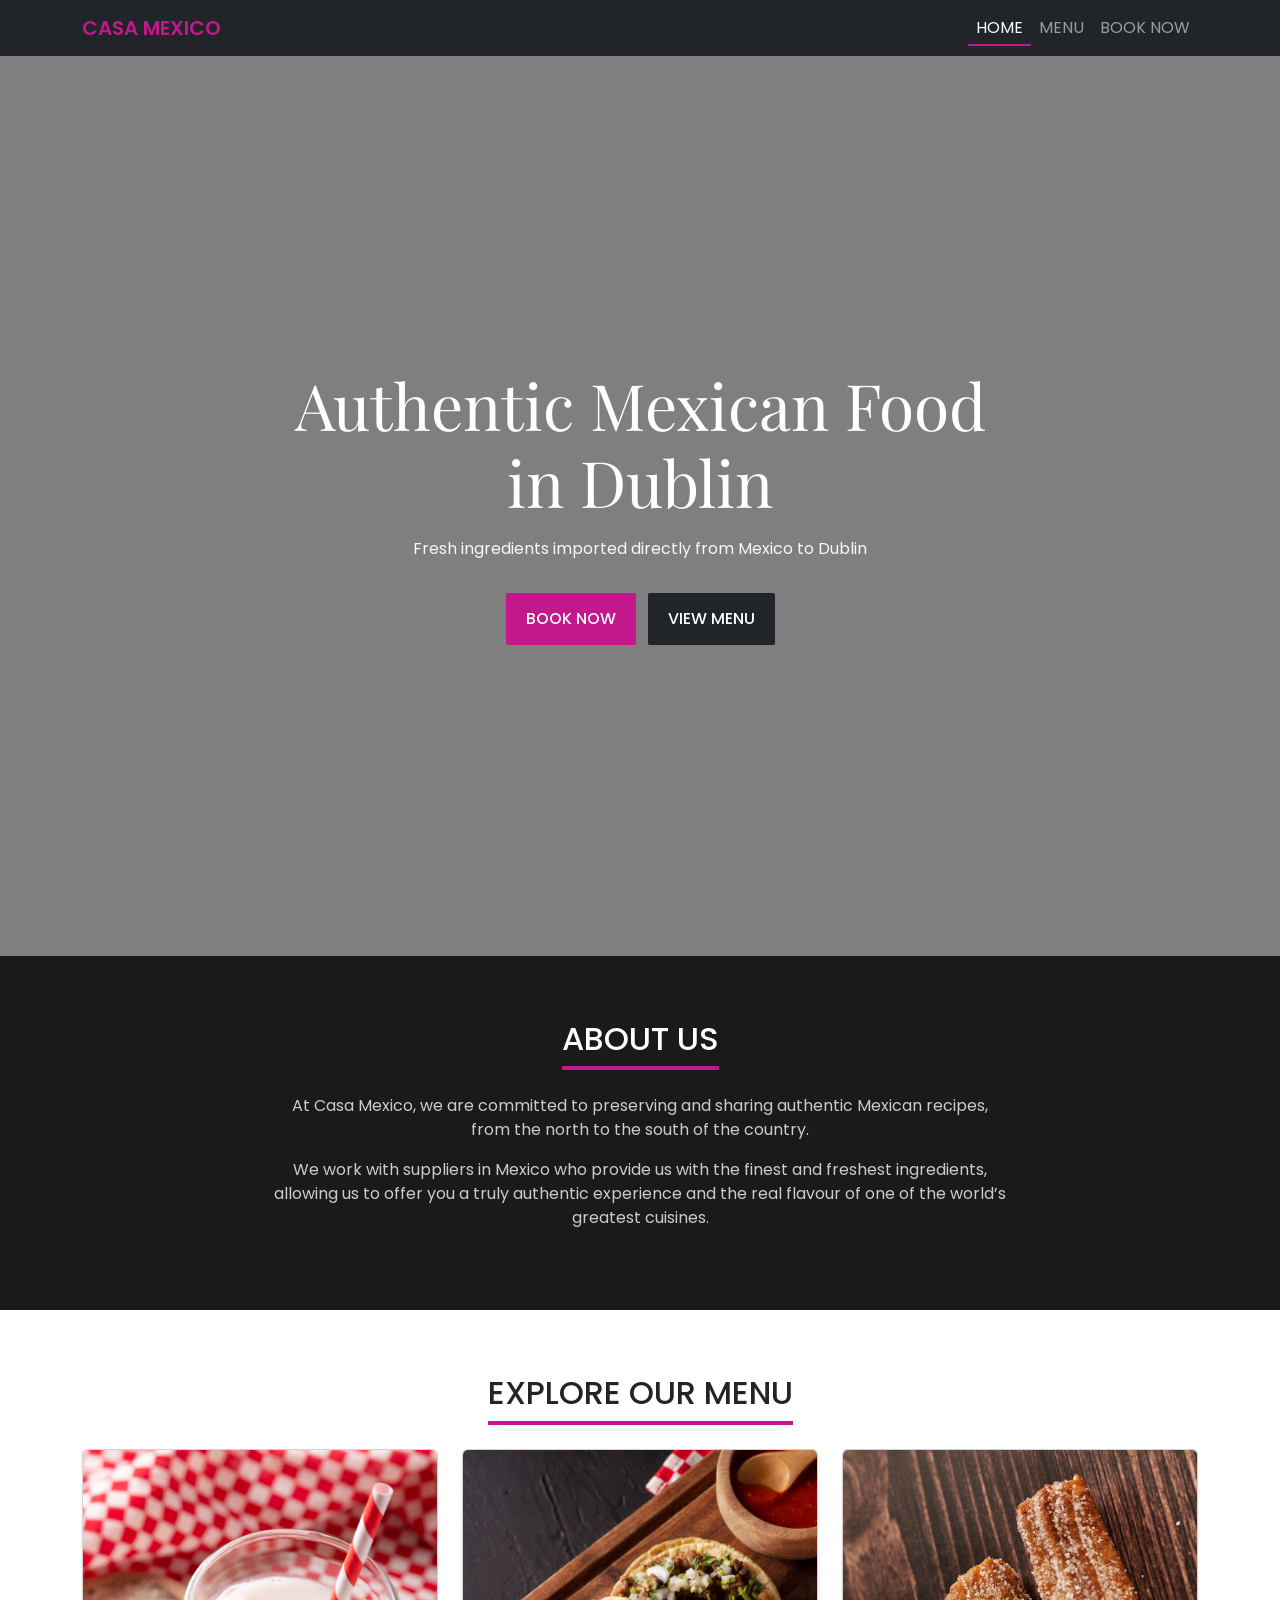
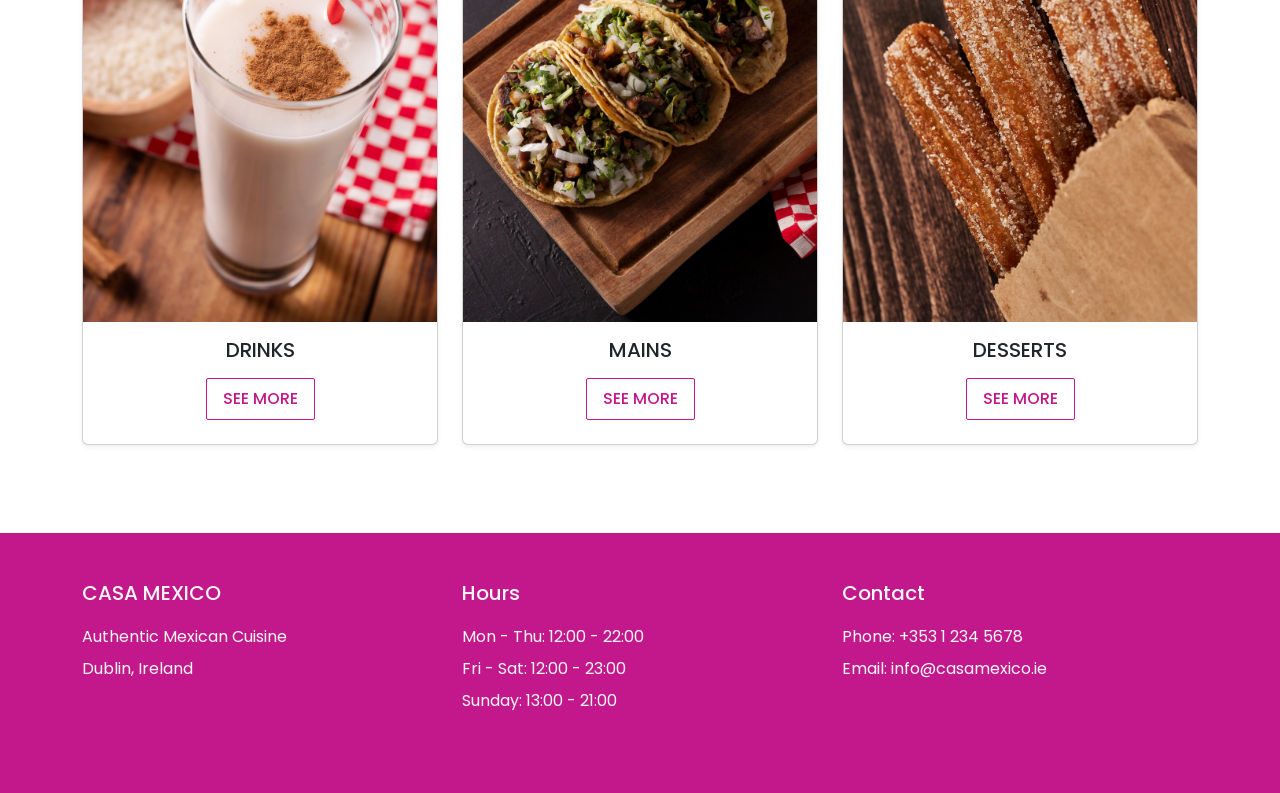
==== index.html @ 8a22b173 "Add files via upload" ====
<!DOCTYPE html>
<html lang="en">

<head>
	<meta charset="utf-8">
	<meta name="viewport" content="width=device-width, initial-scale=1">

	<title>Casa Mexico</title>

	<!-- Bootstrap CSS -->
 	<link rel="stylesheet" href="bootstrap/css/bootstrap.min.css">

 	<!-- Google Fonts -->
 	<link rel="preconnect" href="https://fonts.googleapis.com">
	<link rel="preconnect" href="https://fonts.gstatic.com" crossorigin>
	<link href="https://fonts.googleapis.com/css2?family=Playfair+Display:ital@1&family=Poppins:ital,wght@0,100;0,200;0,300;0,400;0,500;0,600;0,700;0,800;0,900;1,100;1,200;1,300;1,400;1,500;1,600;1,700;1,800;1,900&display=swap" rel="stylesheet">

	<!-- Bootstrap Icons -->
	<link rel="stylesheet" href="https://cdn.jsdelivr.net/npm/bootstrap-icons@1.11.3/font/bootstrap-icons.css">
	  
	<!-- External CSS -->
	<link rel="stylesheet" href="css/style.css">
</head>


<!-- Body -->
<body class="d-flex flex-column min-vh-100">
  <!-- NAVBAR -->
  <nav class="navbar navbar-expand-lg navbar-dark bg-dark">
    <div class="container">
      <a class="navbar-brand" href="index.html">CASA MEXICO</a>

      <button class="navbar-toggler" type="button" data-bs-toggle="collapse" data-bs-target="#mainNavbar">
        <span class="navbar-toggler-icon"></span>
      </button>

      <div class="collapse navbar-collapse" id="mainNavbar">
        <ul class="navbar-nav ms-auto">
          <li class="nav-item">
            <a class="nav-link active" href="index.html">HOME</a>
          </li>
          <li class="nav-item">
            <a class="nav-link" href="menu.html">MENU</a>
          </li>
          <li class="nav-item">
            <a class="nav-link" href="booking.html">BOOK NOW</a>
          </li>
        </ul>
      </div>
    </div>
  </nav>
  

  <!-- HERO -->
  <section class="hero d-flex align-items-center text-center">
  <div class="container">
    <div class="hero-text">
      <h1>Authentic Mexican Food<br>in Dublin</h1>
      <p class="text-descriptive">Fresh ingredients imported directly from Mexico to Dublin</p>
    </div>
    <!-- 	BUTTONS -->
    <div class="hero-buttons">
      <a href="booking.html" class="btn-custom btn-primary-custom">BOOK NOW</a>
      <a href="menu.html" class="btn-custom btn-secondary-custom">VIEW MENU</a>
    </div>
  </div>
  </section>


  <!-- ABOUT US -->
  <section class="section section-dark about">
  <div class="container">
    <h2 class="about-title">
      <span>ABOUT US</span>
    </h2>
    <div class="row">
      <div class="col-md-8 mx-auto">
        <p>
          At Casa Mexico, we are committed to preserving and sharing authentic Mexican recipes, from the north to the south of the country. 
        </p>
        <p>
          We work with suppliers in Mexico who provide us with the finest and freshest ingredients, allowing us to offer you a truly authentic experience and the real flavour of one of the world’s greatest cuisines.
        </p>
      </div>
    </div>
  </div>
  </section>


  <!-- OUR MENU -->
  <section class="section our-menu">
  <div class="container">
    
    <h2 class="featured-title">
      <span>EXPLORE OUR MENU</span>
    </h2>

    <div class="row">

    <!-- CARD 1 -->
      <div class="card-custom col-12 col-sm-6 col-lg-4">
        <div class="card h-100 shadow-sm">
          <img src="images/drinks-card.jpg" class="card-img-top" alt="Drinks">
          <div class="card-body text-center">
            <h5 class="card-title">DRINKS</h5>
            <a href="menu.html?category=drinks" class="btn-outline-custom">SEE MORE</a>
          </div>
        </div>
      </div>

    <!-- CARD 2 -->
      <div class="card-custom col-12 col-sm-6 col-lg-4">
        <div class="card h-100 shadow-sm">
          <img src="images/mains-card.jpg" class="card-img-top" alt="Mains">
          <div class="card-body text-center">
            <h5 class="card-title">MAINS</h5>
            <a href="menu.html?category=mains" class="btn-outline-custom">SEE MORE</a>
          </div>
        </div>
      </div>

    <!-- CARD 3 -->
      <div class="card-custom col-12 col-sm-6 col-lg-4">
        <div class="card h-100 shadow-sm">
          <img src="images/desserts-card.jpg" class="card-img-top" alt="Desserts">
          <div class="card-body text-center">
            <h5 class="card-title">DESSERTS</h5>
            <a href="menu.html?category=desserts" class="btn-outline-custom">SEE MORE</a>
          </div>
        </div>
      </div>

    </div>

  </div>
  </section>


  <!-- FOOTER -->
  <footer class="footer">
  <div class="container">
    <div class="row text-center text-md-start">

      <!-- BRAND -->
      <div class="custom-footer col-md-4 mb-4">
        <div class="titles-footer"><h5>CASA MEXICO</h5></div>
        <p>Authentic Mexican Cuisine</p>
        <p>Dublin, Ireland</p>
      </div>

      <!-- HOURS -->
      <div class="custom-footer col-md-4 mb-4">
        <div class="titles-footer"><h5>Hours</h5></div>
        <p>Mon - Thu: 12:00 - 22:00</p>
        <p>Fri - Sat: 12:00 - 23:00</p>
        <p>Sunday: 13:00 - 21:00</p>
      </div>

      <!-- CONTACT -->
      <div class="custom-footer col-md-4 mb-4">
        <div class="titles-footer"><h5>Contact</h5></div>
        <p>Phone: +353 1 234 5678</p>
        <p>Email: info@casamexico.ie</p>
      </div>

    </div>
  </div>
  </footer>


  <!-- java script BOOTSTRAP -->
  <script src="bootstrap/js/bootstrap.bundle.min.js"></script>

</body>
</html>
---- css/style.css ----
/*--TYPOGRAPHY--*/
h1 {
  font-family: 'Playfair Display', serif;
  color: white;
  font-size: 64px;
  font-weight: 100;
}
body {
  background-color: white;
  font-family: 'Poppins', sans-serif;
}


/*--NAV BAR--*/
.navbar-brand {
  font-weight: 600;
  color: #C2188B;
}
.nav-link.active {
  border-bottom: 2px solid #C2188B;
  padding-bottom: 4px;
}
.navbar-toggler{
  color: #C2188B;
}


/*--HERO--*/
.hero {
  height: 100vh;
  background: linear-gradient(rgba(0,0,0,0.5), rgba(0,0,0,0.5)),
              url('../images/hero-1.jpeg');
  background-size: cover;
  background-position: center;
}
.hero-buttons{
  margin-top: 16px;
}
.hero-text .text-descriptive{
  margin: 16px 0px 32px;
  color: #f7f7f7;
}


/*--BUTTONS--*/
.btn-custom {
  padding: 14px 20px;
  color:white;
  font-size: 16px;
  font-weight: 500;
  border-radius: 2px;
  transition: 0.1s;
  text-decoration: none;
  display: inline-block;
  margin: 0px 4px;
  border: none;
}
.btn-primary-custom{
  background-color: #C2188B;
}
.btn-primary-custom:hover {
  background-color: #8E1366;
}
.btn-secondary-custom{
  background-color: #212529;
}
.btn-secondary-custom:hover {
  background-color: #1A1A1A;
}
.btn-outline-custom{
  padding: 8px 16px;
  font-size: 16px;
  font-weight: 500;
  border-radius: 2px;
  transition: 0.1s;
  text-decoration: none;
  display: inline-block;
  margin: 8px;
  background-color: transparent;
  color: #C2188B;
  border: 1px solid #C2188B;
}
.btn-outline-custom:hover{
  background-color: #C2188B;
  color:white;
}



/*--ALL SECTIONS--*/
.section {
  align-content: center;
  text-align: center;
  padding: 64px 24px;
}


/*--ABOUT US--*/
.about{
  color: #f7f7f7;
}
.about-title span {
  display: inline-block;
  border-bottom: 4px solid #C2188B;
  padding-bottom: 8px;
  margin-bottom: 16px;
  font-size: 32px;
}


/*--OUR MENU--*/
.our-menu span {
  display: inline-block;
  border-bottom: 4px solid #C2188B;
  padding-bottom: 8px;
  margin-bottom: 16px;
}
.card-custom{
  margin-bottom: 24px;
}


/*--BOOKING--*/
.booking label{
  display: block;
  text-align: left;
}
.booking form{
  max-width: 600px;
  margin: 0 auto;
}


/*--FOOTER--*/
.footer{
  padding: 48px 0;
  background-color: #C2188B;
  color: #f7f7f7;
}
.titles-footer{
  margin-bottom: 20px;
}
.custom-footer p{
  margin-bottom: 8px;
}

.section-dark {
  background-color: #1A1A1A;
  color: #FFFFFF;
}
.section-dark p {
  color: #CCCCCC;
}





/*--MENU.HTML--*/
.menu-filters{
  display: flex;
  justify-content: center;
  flex-wrap: wrap;
  gap: 16px;
  margin-top: 8px;
}
.btn-filter{
  background: none;
  border: none;
  font-size: 16px;
  font-weight: 500;
  color: #C2188B;
  position: relative;
  padding: 8px 12px;
  cursor: pointer;
}
/* Line selected */
.btn-filter::after{
  content: "";
  position: absolute;
  left: 0;
  bottom: -4px;
  width: 0;
  height: 2px;
  background-color: #C2188B;
}
/* active */
.btn-active::after {
  width: 100%;
}
.cards-container{
  margin-top: 56px;
}



/*--MODAL--*/
.modal-backdrop.show{
  background-color: rgba(0,0,0,0.95);
}
.modal-content {
  background: transparent;
  border: none;
  box-shadow: none;
}
#modalImage{
  width: 100%;
  max-height: 70vh;
  object-fit: cover;
  border-radius: 2px;
}
.modal-body {
  color: white;
}

#modalTitle {
  margin-top: 8px;
  font-size: 24px;
}

#modalDescription {
  font-size: 14px;
}
.modal-dialog {
  max-width: 600px;
}
.modal-info{
  background-color: #212529;
  padding: 16px;
}
.modal-info h4{
  color: white;
}
.modal-info p {
  margin: 0;
  color: rgba(255,255,255,0.8);
  font-size: 14px;
}
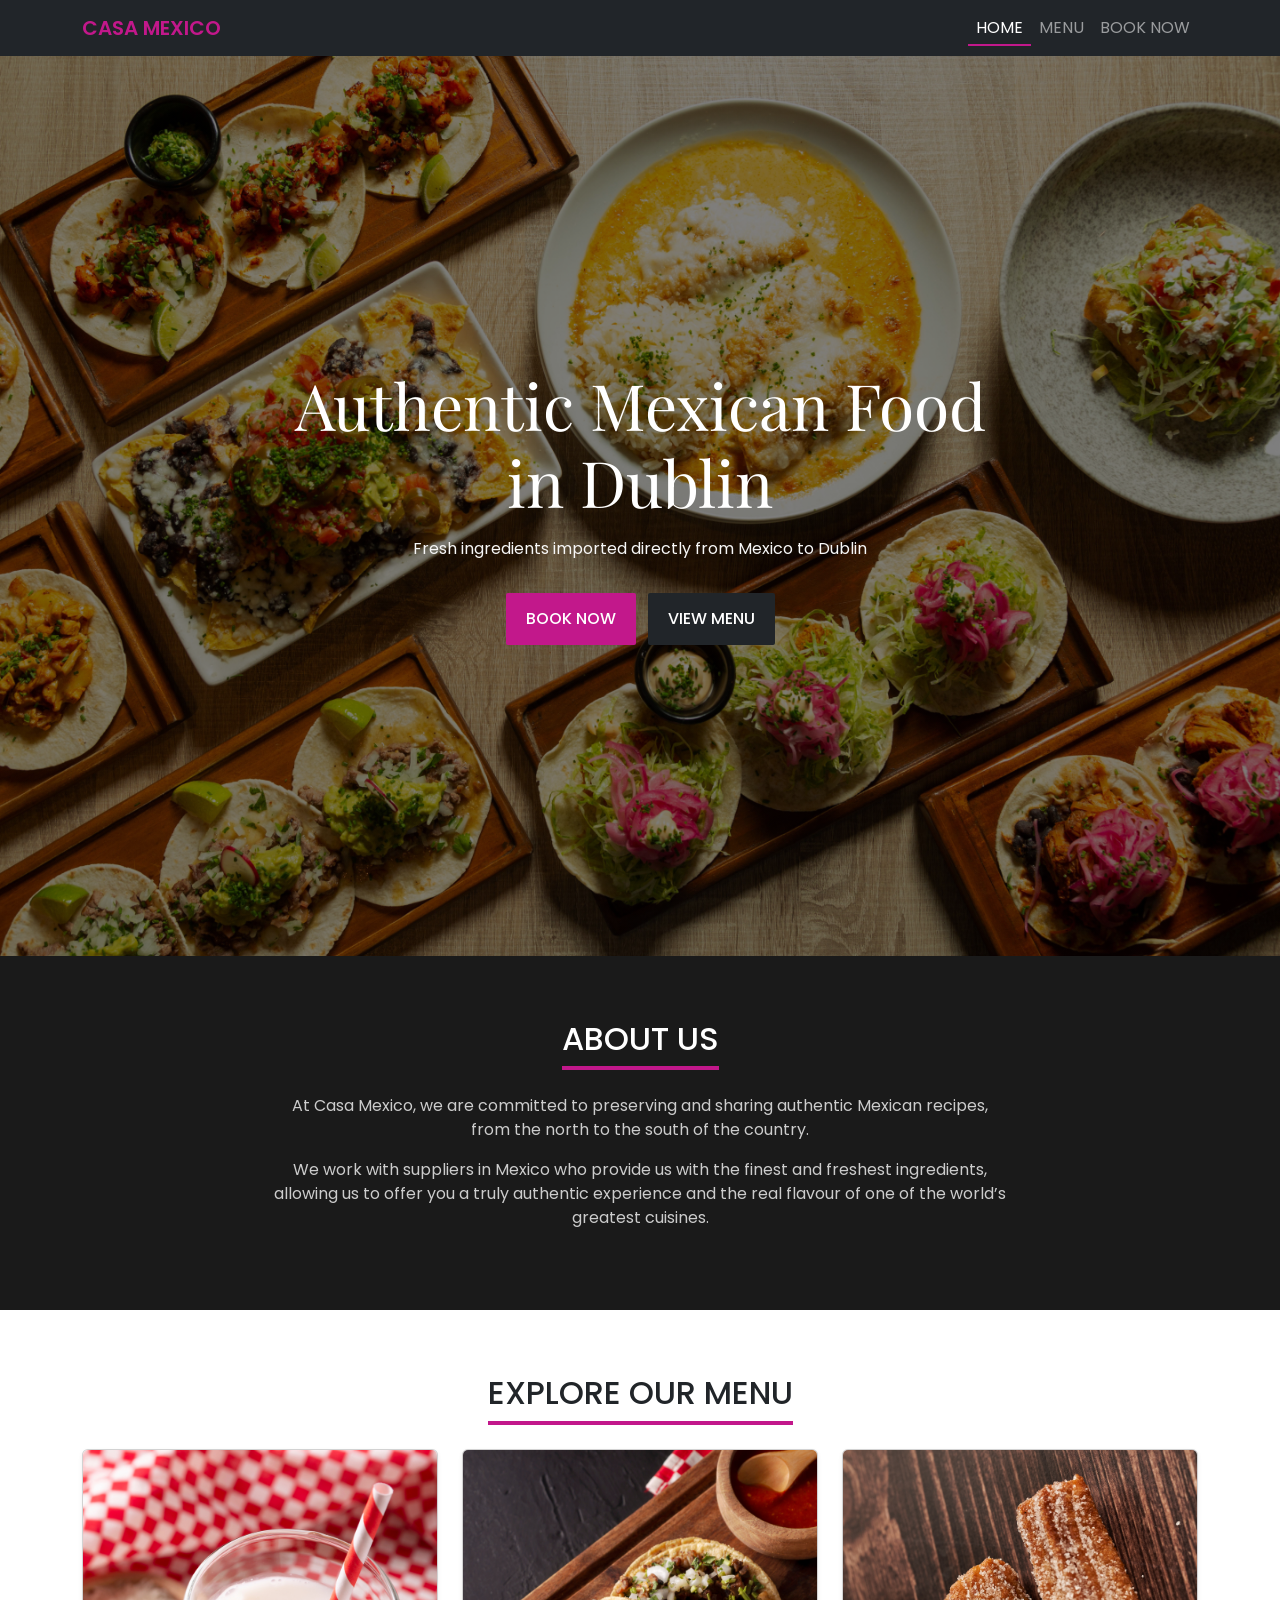
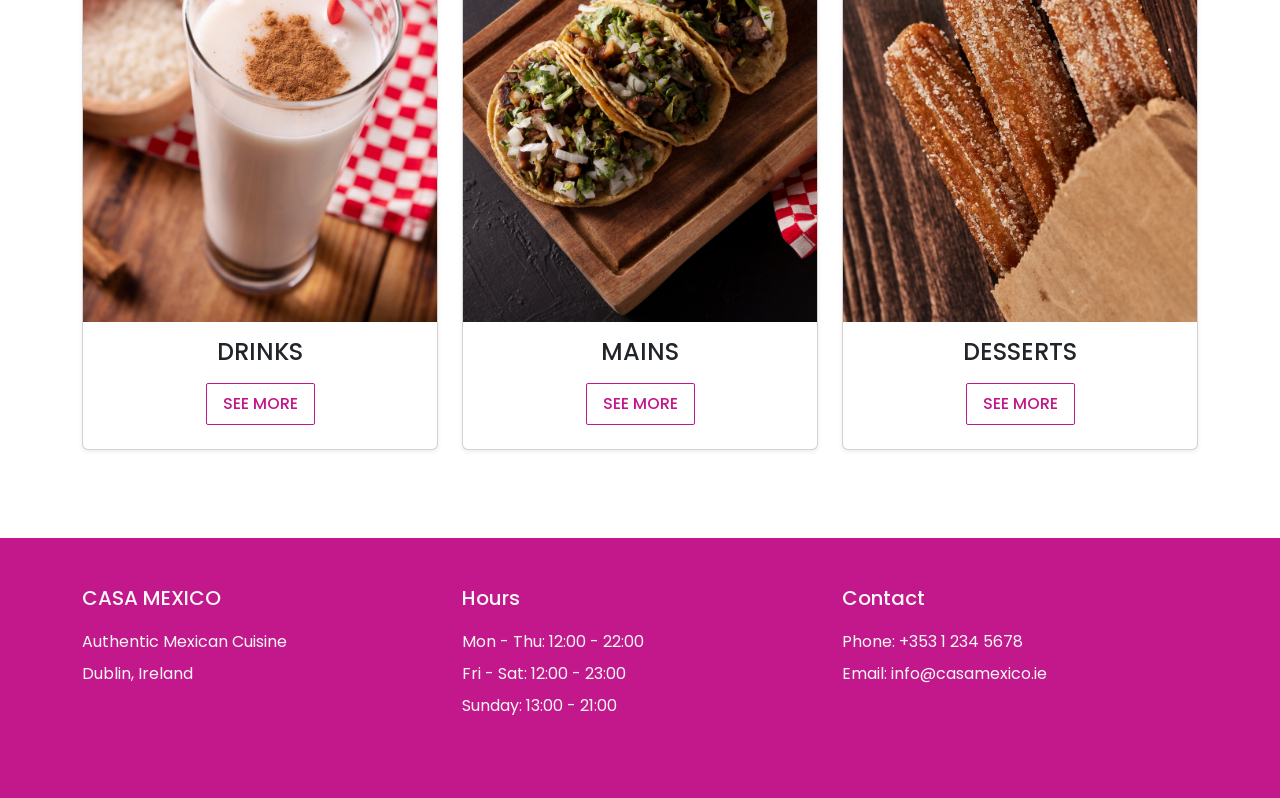
==== commit f81d6c20: "Add files via upload" ====
--- a/index.html
+++ b/index.html
@@ -102,7 +102,7 @@
         <div class="card h-100 shadow-sm">
           <img src="images/drinks-card.jpg" class="card-img-top" alt="Drinks">
           <div class="card-body text-center">
-            <h5 class="card-title">DRINKS</h5>
+            <h3 class="card-title">DRINKS</h3>
             <a href="menu.html?category=drinks" class="btn-outline-custom">SEE MORE</a>
           </div>
         </div>
@@ -113,7 +113,7 @@
         <div class="card h-100 shadow-sm">
           <img src="images/mains-card.jpg" class="card-img-top" alt="Mains">
           <div class="card-body text-center">
-            <h5 class="card-title">MAINS</h5>
+            <h3 class="card-title">MAINS</h3>
             <a href="menu.html?category=mains" class="btn-outline-custom">SEE MORE</a>
           </div>
         </div>
@@ -124,7 +124,7 @@
         <div class="card h-100 shadow-sm">
           <img src="images/desserts-card.jpg" class="card-img-top" alt="Desserts">
           <div class="card-body text-center">
-            <h5 class="card-title">DESSERTS</h5>
+            <h3 class="card-title">DESSERTS</h3>
             <a href="menu.html?category=desserts" class="btn-outline-custom">SEE MORE</a>
           </div>
         </div>
--- a/css/style.css
+++ b/css/style.css
@@ -5,6 +5,9 @@
   font-size: 64px;
   font-weight: 100;
 }
+h3 {
+  font-size: 24px;
+}
 body {
   background-color: white;
   font-family: 'Poppins', sans-serif;
@@ -29,7 +32,7 @@
 .hero {
   height: 100vh;
   background: linear-gradient(rgba(0,0,0,0.5), rgba(0,0,0,0.5)),
-              url('../images/hero-1.jpeg');
+              url('../images/hero-1.jpg');
   background-size: cover;
   background-position: center;
 }
